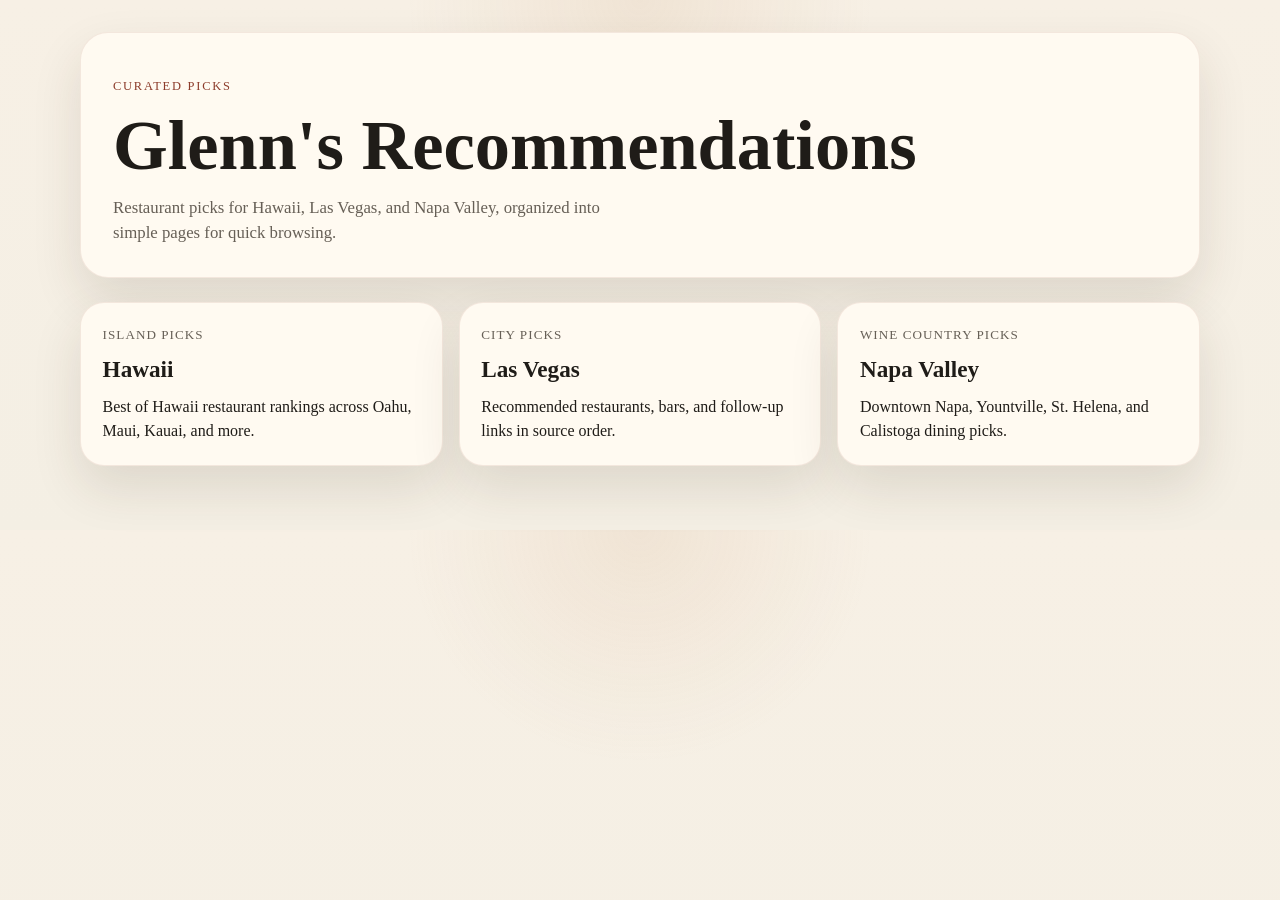
==== index.html @ cbac0efc "Initial site import" ====
<!DOCTYPE html>
<html lang="en">
  <head>
    <meta charset="UTF-8" />
    <meta name="viewport" content="width=device-width, initial-scale=1.0" />
    <title>Glenn's Recommendations</title>
    <link rel="stylesheet" href="styles.css" />
  </head>
  <body>
    <main class="site-shell">
      <header class="hero">
        <p class="eyebrow">Curated Picks</p>
        <h1>Glenn's Recommendations</h1>
        <p class="lede">
          Restaurant picks for Hawaii, Las Vegas, and Napa Valley, organized into
          simple pages for quick browsing.
        </p>
      </header>

      <section class="card-grid" aria-label="Available pages">
        <a class="card-link" href="hawaii.html">
          <span class="card-kicker">Island picks</span>
          <strong>Hawaii</strong>
          <span>Best of Hawaii restaurant rankings across Oahu, Maui, Kauai, and more.</span>
        </a>
        <a class="card-link" href="vegas.html">
          <span class="card-kicker">City picks</span>
          <strong>Las Vegas</strong>
          <span>Recommended restaurants, bars, and follow-up links in source order.</span>
        </a>
        <a class="card-link" href="napa.html">
          <span class="card-kicker">Wine country picks</span>
          <strong>Napa Valley</strong>
          <span>Downtown Napa, Yountville, St. Helena, and Calistoga dining picks.</span>
        </a>
      </section>
    </main>
  </body>
</html>
---- styles.css ----
:root {
  --bg: #f4efe4;
  --paper: #fffaf0;
  --ink: #1f1c18;
  --muted: #665f56;
  --line: #d9ccb8;
  --accent: #8c3b2a;
  --accent-soft: #efe0d0;
  --shadow: 0 22px 50px rgba(58, 39, 23, 0.12);
  --max: 1120px;
}

* {
  box-sizing: border-box;
}

body {
  margin: 0;
  font-family: Georgia, "Times New Roman", serif;
  color: var(--ink);
  background:
    radial-gradient(circle at top, rgba(201, 158, 119, 0.15), transparent 28%),
    linear-gradient(180deg, #f7f0e5 0%, var(--bg) 100%);
  line-height: 1.5;
}

a {
  color: inherit;
}

.site-shell,
.page-shell {
  width: min(calc(100% - 2rem), var(--max));
  margin: 0 auto;
  padding: 2rem 0 4rem;
}

.hero,
.page-header,
.page-block,
.note,
.card-link {
  background: color-mix(in srgb, var(--paper) 94%, white 6%);
  border: 1px solid rgba(140, 59, 42, 0.1);
  box-shadow: var(--shadow);
}

.hero,
.page-header {
  padding: 2rem;
  border-radius: 28px;
}

.eyebrow,
.page-label,
.meta {
  letter-spacing: 0.14em;
  text-transform: uppercase;
  font-size: 0.78rem;
  color: var(--accent);
}

.hero h1,
.page-header h1 {
  margin: 0.4rem 0 0.75rem;
  line-height: 1.05;
}

.hero h1 {
  font-size: clamp(2.2rem, 6vw, 4.4rem);
}

.page-header h1 {
  font-size: clamp(2rem, 4vw, 3.4rem);
}

.lede,
.page-header p {
  max-width: 60ch;
  margin: 0;
  color: var(--muted);
  font-size: 1.05rem;
}

.top-nav {
  display: flex;
  justify-content: space-between;
  gap: 1rem;
  flex-wrap: wrap;
  margin-bottom: 1rem;
  font-size: 0.95rem;
}

.top-nav a {
  text-decoration: none;
  color: var(--accent);
}

.top-nav a:hover,
.card-link:hover {
  text-decoration: underline;
}

.card-grid {
  display: grid;
  grid-template-columns: repeat(auto-fit, minmax(220px, 1fr));
  gap: 1rem;
  margin-top: 1.5rem;
}

.card-link {
  display: grid;
  gap: 0.5rem;
  padding: 1.35rem;
  border-radius: 24px;
  text-decoration: none;
}

.card-link strong {
  font-size: 1.45rem;
}

.card-kicker {
  color: var(--muted);
  font-size: 0.82rem;
  letter-spacing: 0.08em;
  text-transform: uppercase;
}

.page-content {
  display: grid;
  gap: 1.25rem;
  margin-top: 1.25rem;
}

.page-block,
.note {
  border-radius: 24px;
  padding: 1.5rem;
}

.page-divider {
  display: inline-block;
  padding: 0.32rem 0.7rem;
  border-radius: 999px;
  background: var(--accent-soft);
  color: var(--accent);
  font-size: 0.78rem;
  letter-spacing: 0.14em;
  text-transform: uppercase;
  margin-bottom: 1rem;
}

.category-grid {
  display: grid;
  grid-template-columns: repeat(2, minmax(0, 1fr));
  gap: 1rem 1.5rem;
}

.entry-list,
.plain-list {
  list-style: none;
  padding: 0;
  margin: 0;
}

.entry-list li,
.plain-list li,
.source-links li {
  padding: 0.2rem 0;
}

.award-category {
  padding-bottom: 0.75rem;
  border-bottom: 1px solid var(--line);
}

.award-category:last-child {
  border-bottom: 0;
}

.award-category h2,
.section-block h2 {
  margin: 0 0 0.65rem;
  font-size: 1.2rem;
}

.rank {
  display: inline-block;
  min-width: 4.7rem;
  color: var(--accent);
  font-weight: 700;
}

.section-block + .section-block {
  margin-top: 1.5rem;
  padding-top: 1.2rem;
  border-top: 1px solid var(--line);
}

.filter-toggle {
  display: inline-flex;
  align-items: center;
  gap: 0.65rem;
  margin-bottom: 1rem;
  padding: 0.7rem 0.95rem;
  border: 1px solid var(--line);
  border-radius: 999px;
  background: var(--accent-soft);
  color: var(--ink);
  font-size: 0.95rem;
}

.filter-toggle input {
  margin: 0;
}

.page-filter {
  margin-top: 1.1rem;
}

.place-name {
  font-weight: 700;
}

.map-link {
  display: inline-flex;
  align-items: center;
  justify-content: center;
  margin-left: 0.35rem;
  text-decoration: none;
  font-size: 0.9em;
  vertical-align: text-top;
}

.map-link:hover {
  text-decoration: none;
  transform: translateY(-1px);
}

.place-type {
  color: var(--muted);
  font-style: italic;
}

.tight-list li {
  line-height: 1.45;
}

.uncertain {
  color: var(--accent);
  font-style: italic;
}

.source-links {
  margin: 0.75rem 0 0;
  padding-left: 1rem;
}

.source-links a {
  color: #5a4fdf;
}

@media (max-width: 820px) {
  .category-grid {
    grid-template-columns: 1fr;
  }

  .site-shell,
  .page-shell {
    width: min(calc(100% - 1rem), var(--max));
    padding-top: 1rem;
  }

  .hero,
  .page-header,
  .page-block,
  .note,
  .card-link {
    border-radius: 20px;
  }
}
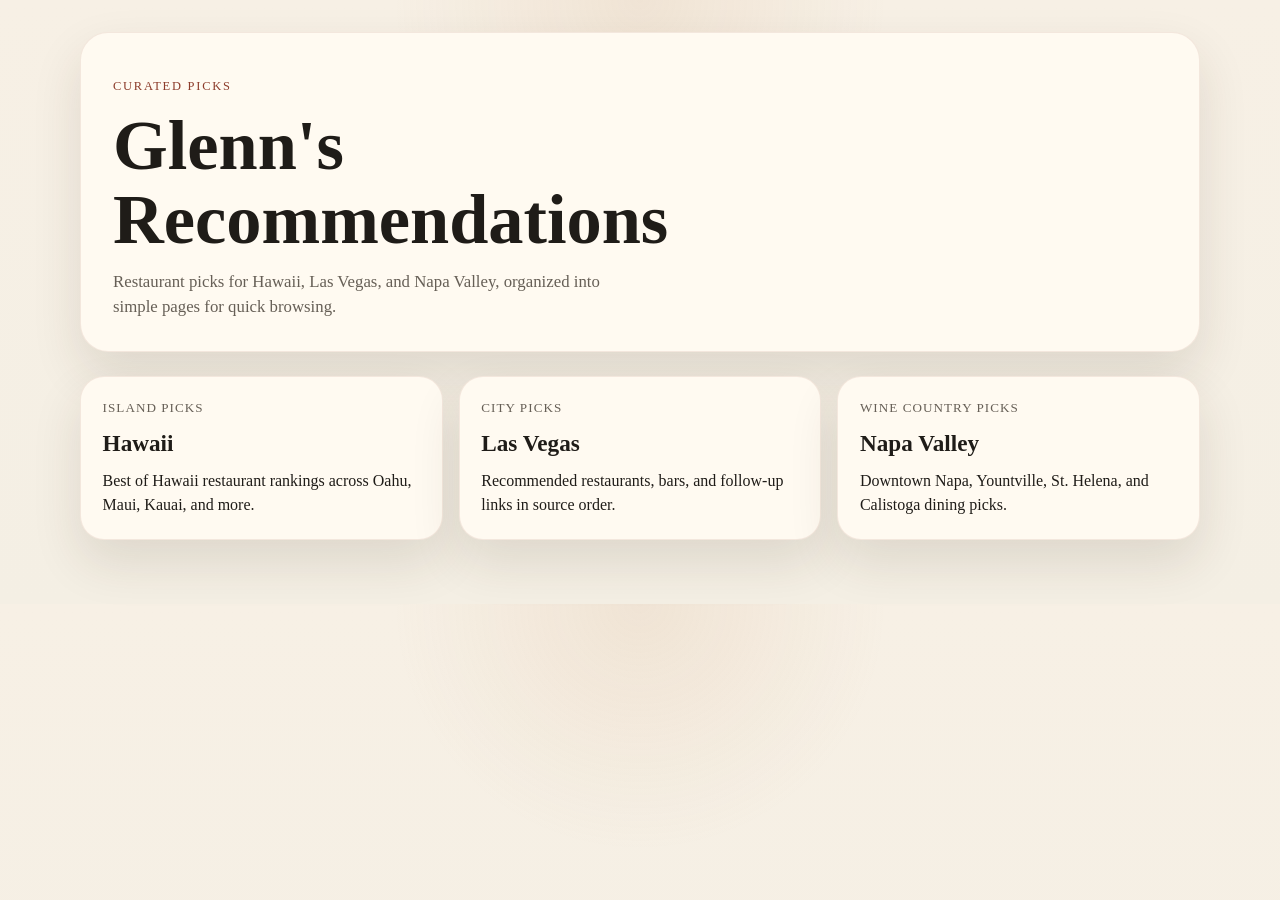
==== commit 235c7b94: "Refine mobile index title layout" ====
--- a/index.html
+++ b/index.html
@@ -10,7 +10,10 @@
     <main class="site-shell">
       <header class="hero">
         <p class="eyebrow">Curated Picks</p>
-        <h1>Glenn's Recommendations</h1>
+        <h1 class="home-title">
+          <span class="home-title-line">Glenn's</span>
+          <span class="home-title-line">Recommendations</span>
+        </h1>
         <p class="lede">
           Restaurant picks for Hawaii, Las Vegas, and Napa Valley, organized into
           simple pages for quick browsing.
--- a/styles.css
+++ b/styles.css
@@ -68,6 +68,11 @@
 
 .hero h1 {
   font-size: clamp(2.2rem, 6vw, 4.4rem);
+  text-wrap: balance;
+}
+
+.home-title-line {
+  display: block;
 }
 
 .page-header h1 {
@@ -280,3 +285,11 @@
     border-radius: 20px;
   }
 }
+
+@media (max-width: 430px) {
+  .hero h1 {
+    font-size: clamp(1.7rem, 8.4vw, 2.35rem);
+    line-height: 1;
+    letter-spacing: -0.02em;
+  }
+}
